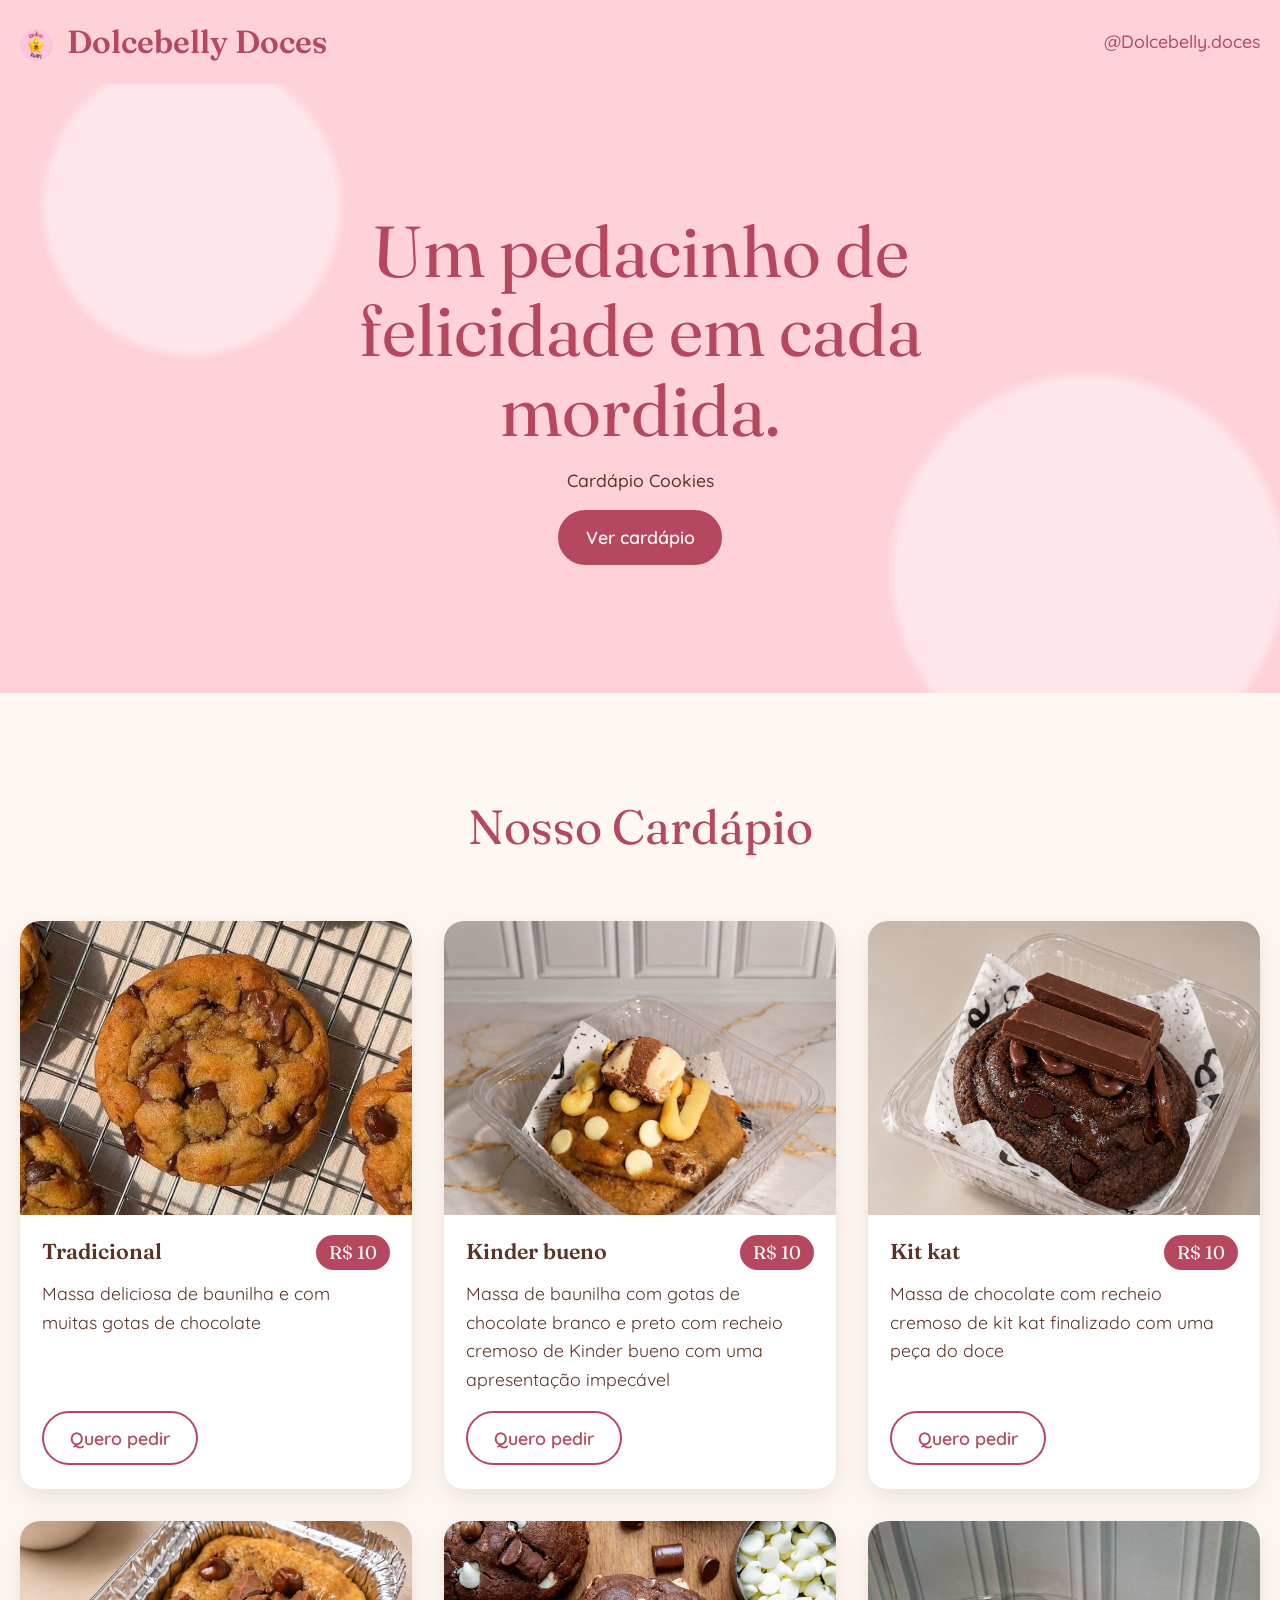
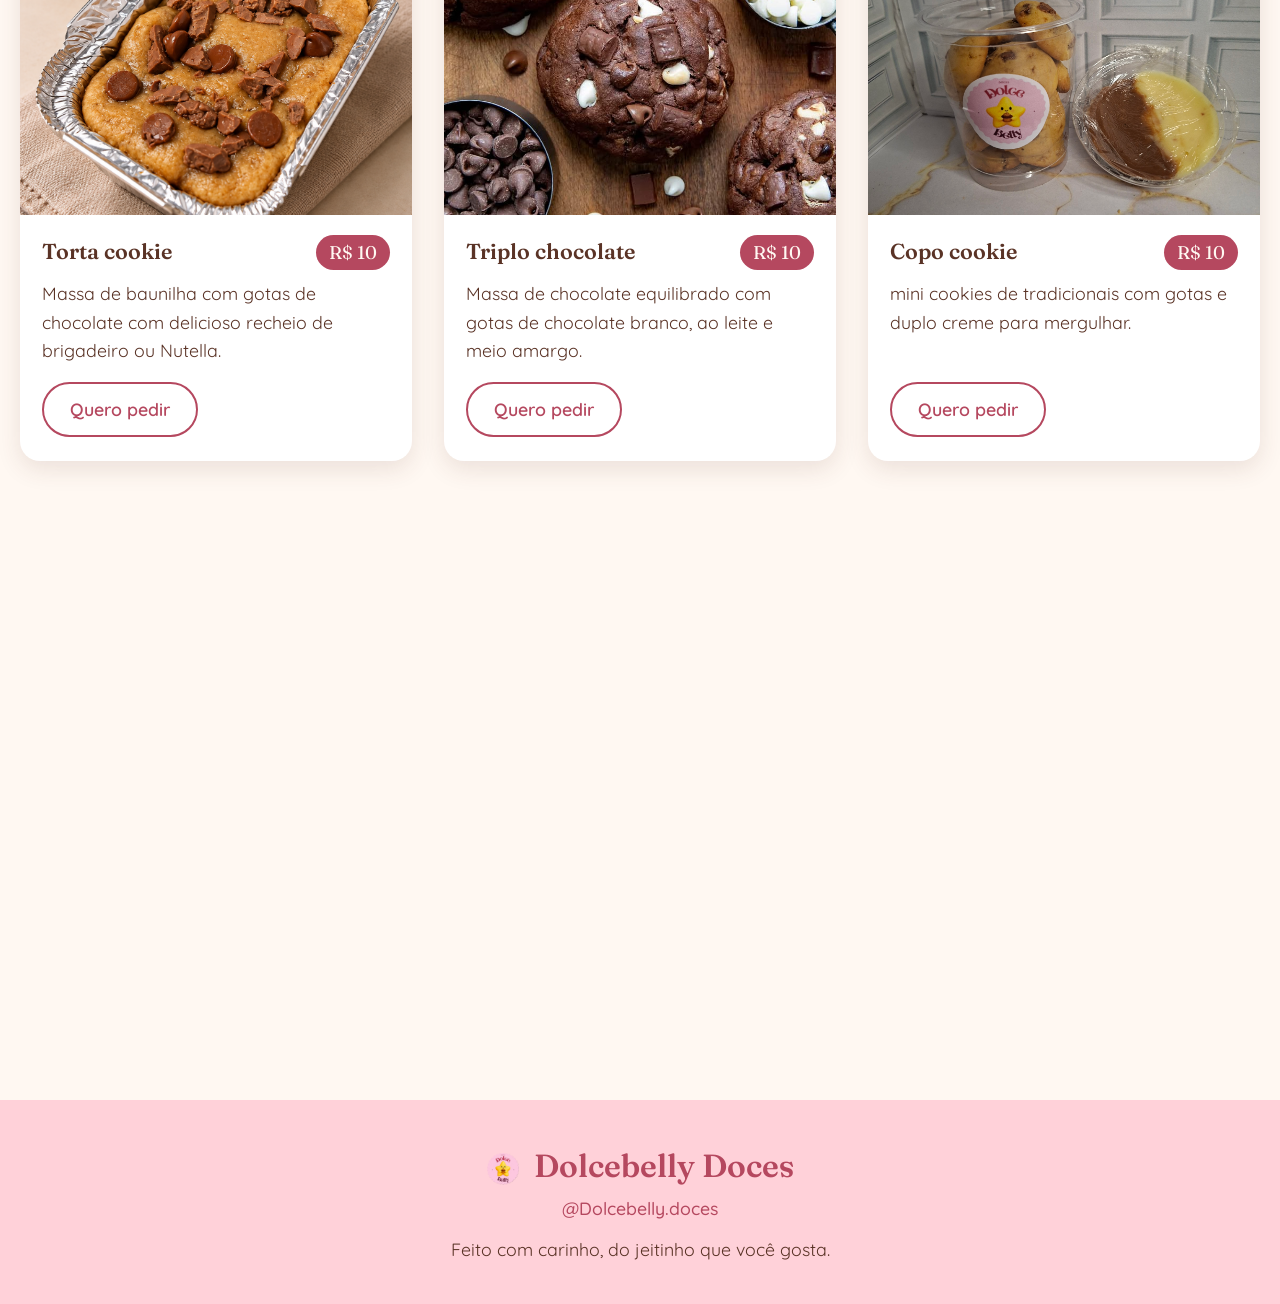
==== index.html @ 48501a1c "post" ====
<!DOCTYPE html>
<html lang="pt-BR">
<head>
  <meta charset="UTF-8">
  <meta name="viewport" content="width=device-width, initial-scale=1">
  <title>Dolcebelly Doces | Cardápio Cookies</title>
  <meta name="description" content="Cardápio de cookies da Dolcebelly Doces — @Dolcebelly.doces">
  <link rel="preconnect" href="https://fonts.googleapis.com">
  <link rel="preconnect" href="https://fonts.gstatic.com" crossorigin>
  <link rel="icon" href="img/estrelinha.png"">
  <link href="https://fonts.googleapis.com/css2?family=Fraunces:opsz,wght@9..144,400;9..144,600&family=Quicksand:wght@400;500;600&display=swap" rel="stylesheet">
  <link rel="stylesheet" href="css/style.css">
</head>
<body>
  <header class="site-header">
    <div class="container header-inner">
      <p class="brand"><img src="img/estrelinha.png" alt="" class="brand-star"> Dolcebelly Doces</p>
      <a class="handle" href="https://www.instagram.com/dolcebelly.doces" target="_blank" rel="noopener">@Dolcebelly.doces</a>
    </div>
  </header>

  <main>
    <section class="hero" aria-labelledby="hero-title">
      <div class="container hero-inner">
        <h1 id="hero-title">Um pedacinho de felicidade em cada mordida.</h1>
        <p class="hero-sub">Cardápio Cookies</p>
        <a class="btn btn-solid" href="#cardapio">Ver cardápio</a>
      </div>
    </section>

    <section class="menu" id="cardapio" aria-labelledby="menu-title">
      <div class="container">
        <h2 id="menu-title">Nosso Cardápio</h2>
        <div class="grid" id="menu-grid"></div>
      </div>
    </section>
  </main>

  <footer class="site-footer">
    <div class="container">
      <p class="brand"><img src="img/estrelinha.png" alt="" class="brand-star"> Dolcebelly Doces</p>
      <a class="handle" href="https://www.instagram.com/dolcebelly.doces" target="_blank" rel="noopener">@Dolcebelly.doces</a>
      <p class="footer-note">Feito com carinho, do jeitinho que você gosta.</p>
    </div>
  </footer>

  <script src="js/script.js"></script>
</body>
</html>
---- css/style.css ----
:root {
  --pink: #ffd1d9;
  --pink-soft: #ffe6ea;
  --cream: #fff8f2;
  --berry: #b5485f;
  --choco: #5a3326;
  --beige: #f3dfcf;
  --radius: 1.25rem;
  --shadow: 0 .5rem 1.5rem rgba(90, 51, 38, .12);
}
*, *::before, *::after { box-sizing: border-box; margin: 0; }
html { scroll-behavior: smooth; }
body {
  font-family: "Quicksand", system-ui, sans-serif;
  background: var(--cream);
  color: var(--choco);
  line-height: 1.6;
  font-size: clamp(1rem, .95rem + .2vw, 1.125rem);
}
h1, h2, h3, .brand, .price { font-family: "Fraunces", Georgia, serif; }
a { color: inherit; }
:focus-visible { outline: .18rem solid var(--berry); outline-offset: .2rem; }
.container { width: min(100% - 2.5rem, 78rem); margin-inline: auto; }

/* Header */
.site-header { background: var(--pink); padding-block: 1rem; border-bottom: 1px solid var(--beige); }
.header-inner { display: flex; flex-direction: column; align-items: center; gap: .1rem; text-align: center; }
.brand { font-size: clamp(1.4rem, 1.1rem + 1.2vw, 2rem); color: var(--berry); font-weight: 600; }
.handle { color: var(--berry); text-decoration: none; font-weight: 500; }
.handle:hover { text-decoration: underline; }
@media (min-width: 40rem) {
  .header-inner { flex-direction: row; justify-content: space-between; }
}

/* Hero */
.hero {
  background:
    radial-gradient(circle at 15% 20%, var(--pink-soft) 0 12%, transparent 13%),
    radial-gradient(circle at 85% 80%, var(--pink-soft) 0 16%, transparent 17%),
    var(--pink);
  padding-block: clamp(3.5rem, 10vw, 8rem);
  text-align: center;
}
.hero-inner { max-width: 48rem; display: flex; flex-direction: column; align-items: center; gap: 1rem; }
.hero h1 { font-size: clamp(2.2rem, 1.2rem + 4.5vw, 4.5rem); line-height: 1.1; color: var(--berry); font-weight: 400; }
.hero-sub { font-size: 1.1rem; font-weight: 500; }
.hero-inner > * { animation: rise .8s ease both; }
.hero-inner > :nth-child(2) { animation-delay: .15s; }
.hero-inner > :nth-child(3) { animation-delay: .3s; }

/* Buttons */
.btn {
  display: inline-block; border: 2px solid var(--berry); border-radius: 999px;
  padding: .7rem 1.6rem; font: inherit; font-weight: 600; cursor: pointer; text-decoration: none;
  background: transparent; color: var(--berry);
  transition: background .25s, color .25s, transform .25s;
}
.btn:hover { background: var(--berry); color: var(--cream); transform: translateY(-2px); }
.btn-solid { background: var(--berry); color: var(--cream); }
.btn-solid:hover { background: var(--choco); border-color: var(--choco); }

/* Menu */
.menu { padding-block: clamp(3rem, 8vw, 6rem); }
.menu h2 { text-align: center; font-size: clamp(1.8rem, 1.2rem + 2.5vw, 3rem); color: var(--berry); font-weight: 400; margin-bottom: clamp(2rem, 5vw, 3.5rem); }
.grid { display: grid; gap: clamp(1.25rem, 2.5vw, 2rem); grid-template-columns: 1fr; }
@media (min-width: 40rem) { .grid { grid-template-columns: repeat(2, 1fr); } }
@media (min-width: 64rem) { .grid { grid-template-columns: repeat(3, 1fr); } }
@media (min-width: 100rem) { .grid { grid-template-columns: repeat(4, 1fr); } .container { width: min(100% - 4rem, 100rem); } }

.card {
  display: flex; flex-direction: column; background: #fff; border-radius: var(--radius);
  overflow: hidden; box-shadow: var(--shadow);
  opacity: 0; transform: translateY(1.2rem);
  transition: opacity .6s ease, transform .6s ease, box-shadow .3s;
}
.card.visible { opacity: 1; transform: none; }
@media (hover: hover) {
  .card.visible:hover { transform: translateY(-.4rem); box-shadow: 0 1rem 2rem rgba(90, 51, 38, .18); }
  .card:hover .card-img img { transform: scale(1.05); }
}
.card-img { position: relative; aspect-ratio: 4 / 3; background: var(--pink-soft); overflow: hidden; }
.card-img img { width: 100%; height: 100%; object-fit: cover; display: block; transition: transform .5s ease; }
.card-img.placeholder img { display: none; }
.card-img.placeholder::after {
  content: "Foto do produto\A" attr(data-file); white-space: pre; text-align: center;
  position: absolute; inset: .9rem; display: grid; place-items: center;
  border: 2px dashed var(--berry); border-radius: .8rem; color: var(--berry); font-size: .9rem;
}
.card-body { display: flex; flex-direction: column; gap: .6rem; padding: 1.25rem 1.4rem 1.5rem; flex: 1; }
.card-head { display: flex; justify-content: space-between; align-items: baseline; gap: 1rem; }
.card h3 { font-size: 1.35rem; font-weight: 600; color: var(--choco); line-height: 1.2; }
.price { background: var(--berry); color: var(--cream); padding: .15rem .8rem; border-radius: 999px; font-size: 1.15rem; white-space: nowrap; }
.card p { flex: 1; }
.card .btn { align-self: flex-start; margin-top: .5rem; }

/* Footer */
.site-footer { background: var(--pink); text-align: center; padding-block: 2.5rem; }
.site-footer .container { display: grid; gap: .2rem; }
.footer-note { margin-top: .6rem; }

@keyframes rise { from { opacity: 0; transform: translateY(1rem); } to { opacity: 1; transform: none; } }
@media (prefers-reduced-motion: reduce) {
  *, *::before, *::after { animation: none !important; transition: none !important; scroll-behavior: auto !important; }
  .card { opacity: 1; transform: none; }
}

/* Estrelinha ao lado do nome da marca */
.brand-star {
  display: inline-block;
  height: 1em;
  width: auto;
  vertical-align: middle;
  margin-right: .25em;
  object-fit: contain;
}
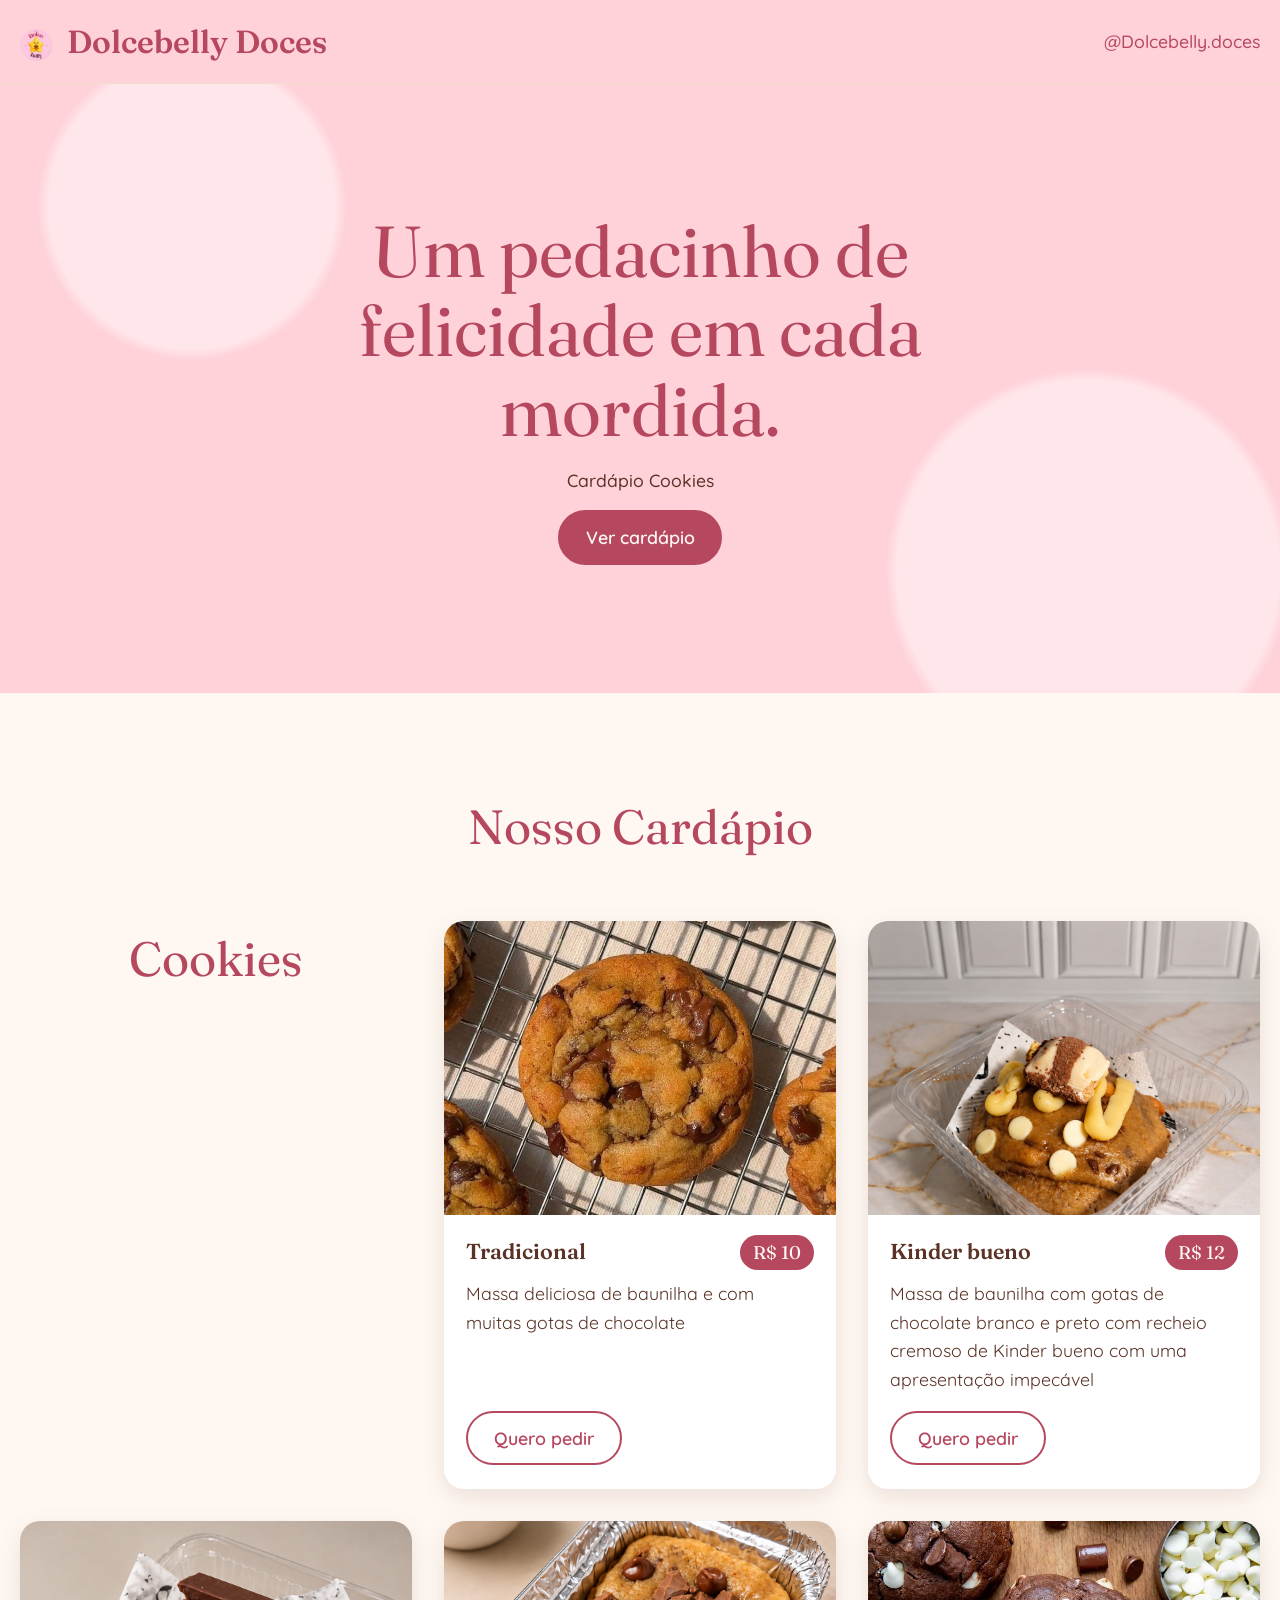
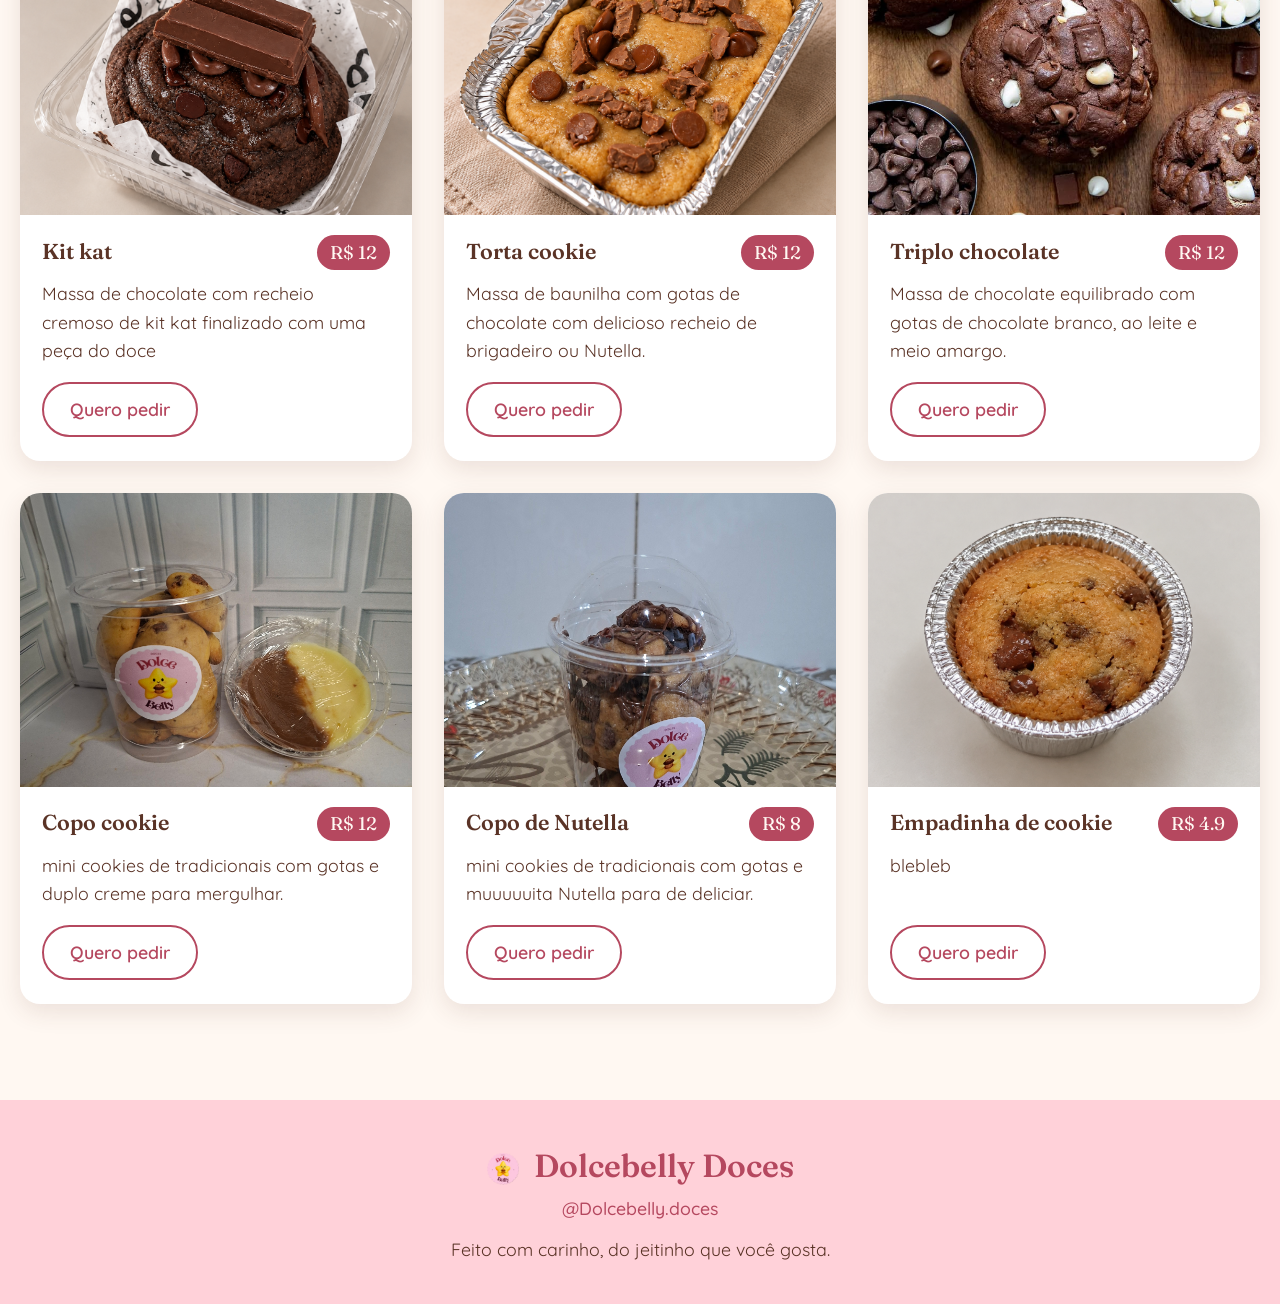
==== commit f4485d0d: "implementação de divisão de sessao" ====
--- a/index.html
+++ b/index.html
@@ -31,7 +31,9 @@
     <section class="menu" id="cardapio" aria-labelledby="menu-title">
       <div class="container">
         <h2 id="menu-title">Nosso Cardápio</h2>
-        <div class="grid" id="menu-grid"></div>
+        <div class="grid" id="menu-grid-cookies">
+          
+        </div>
       </div>
     </section>
   </main>
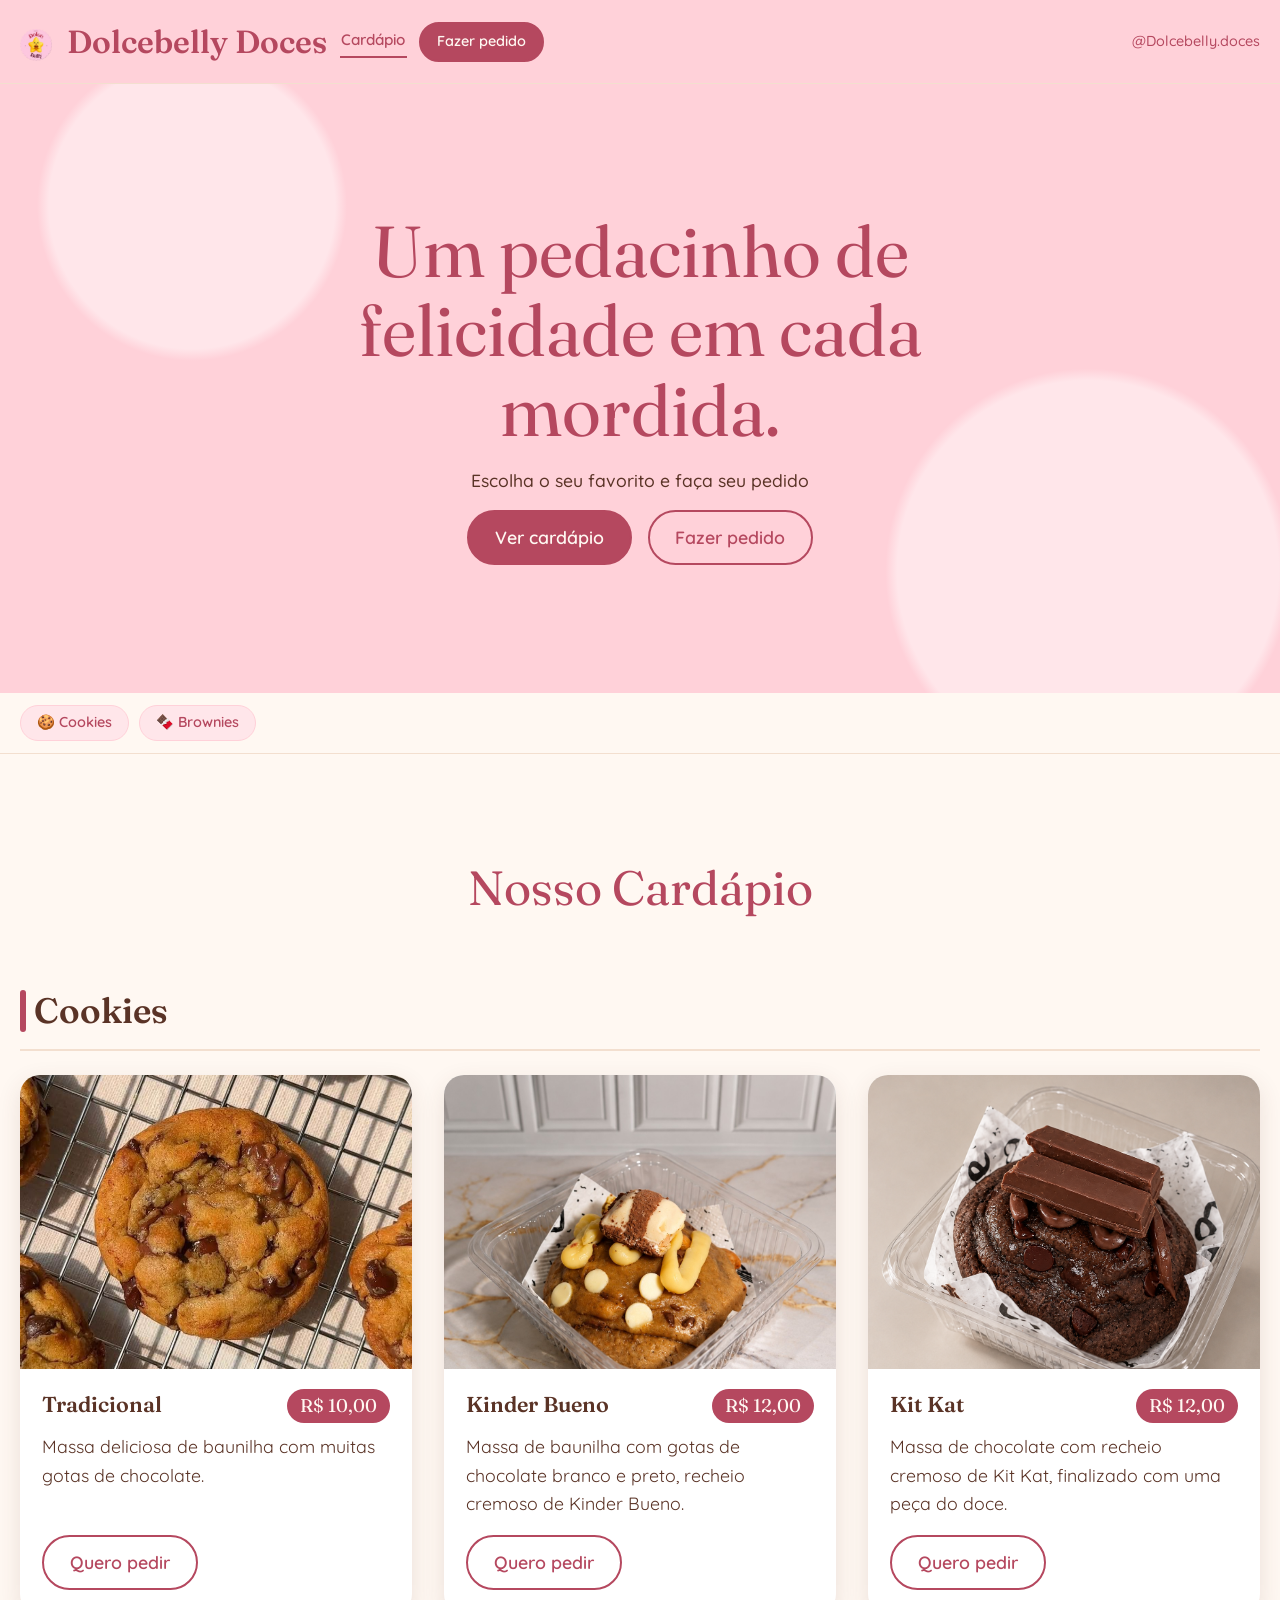
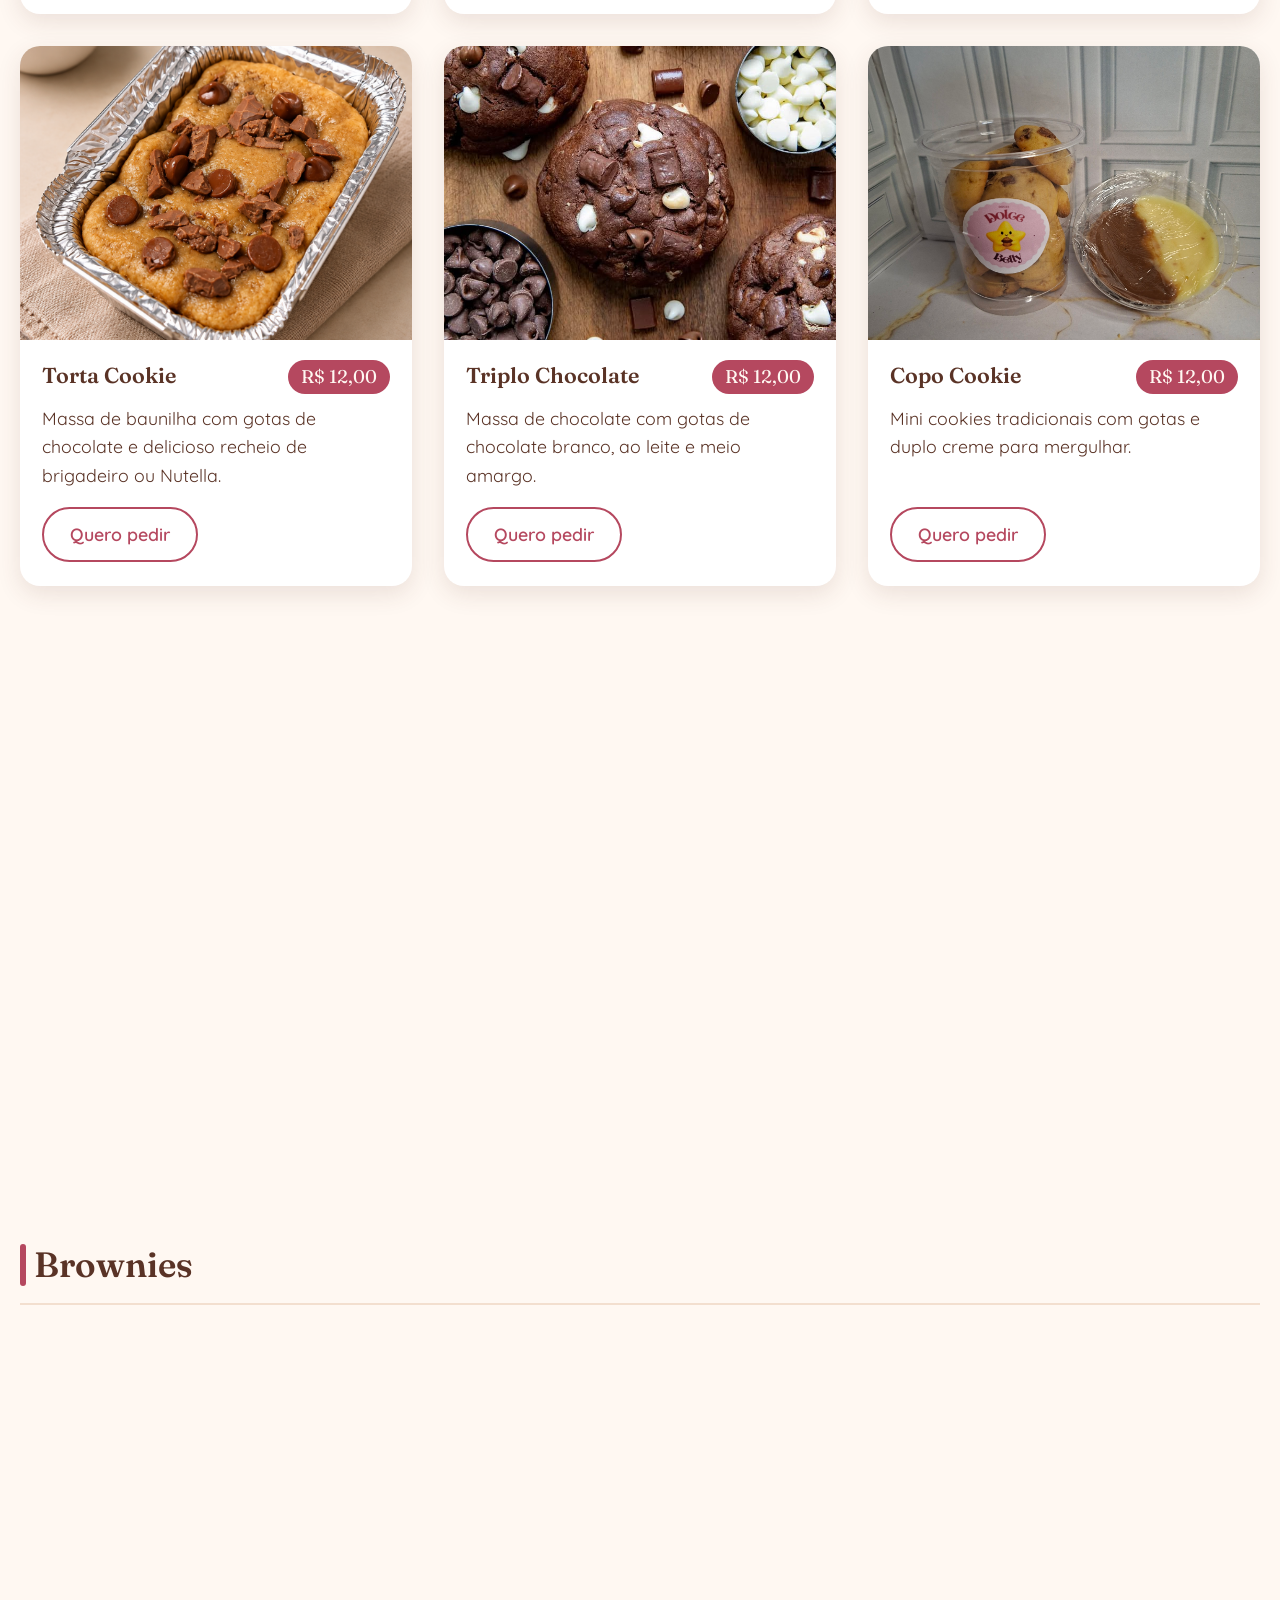
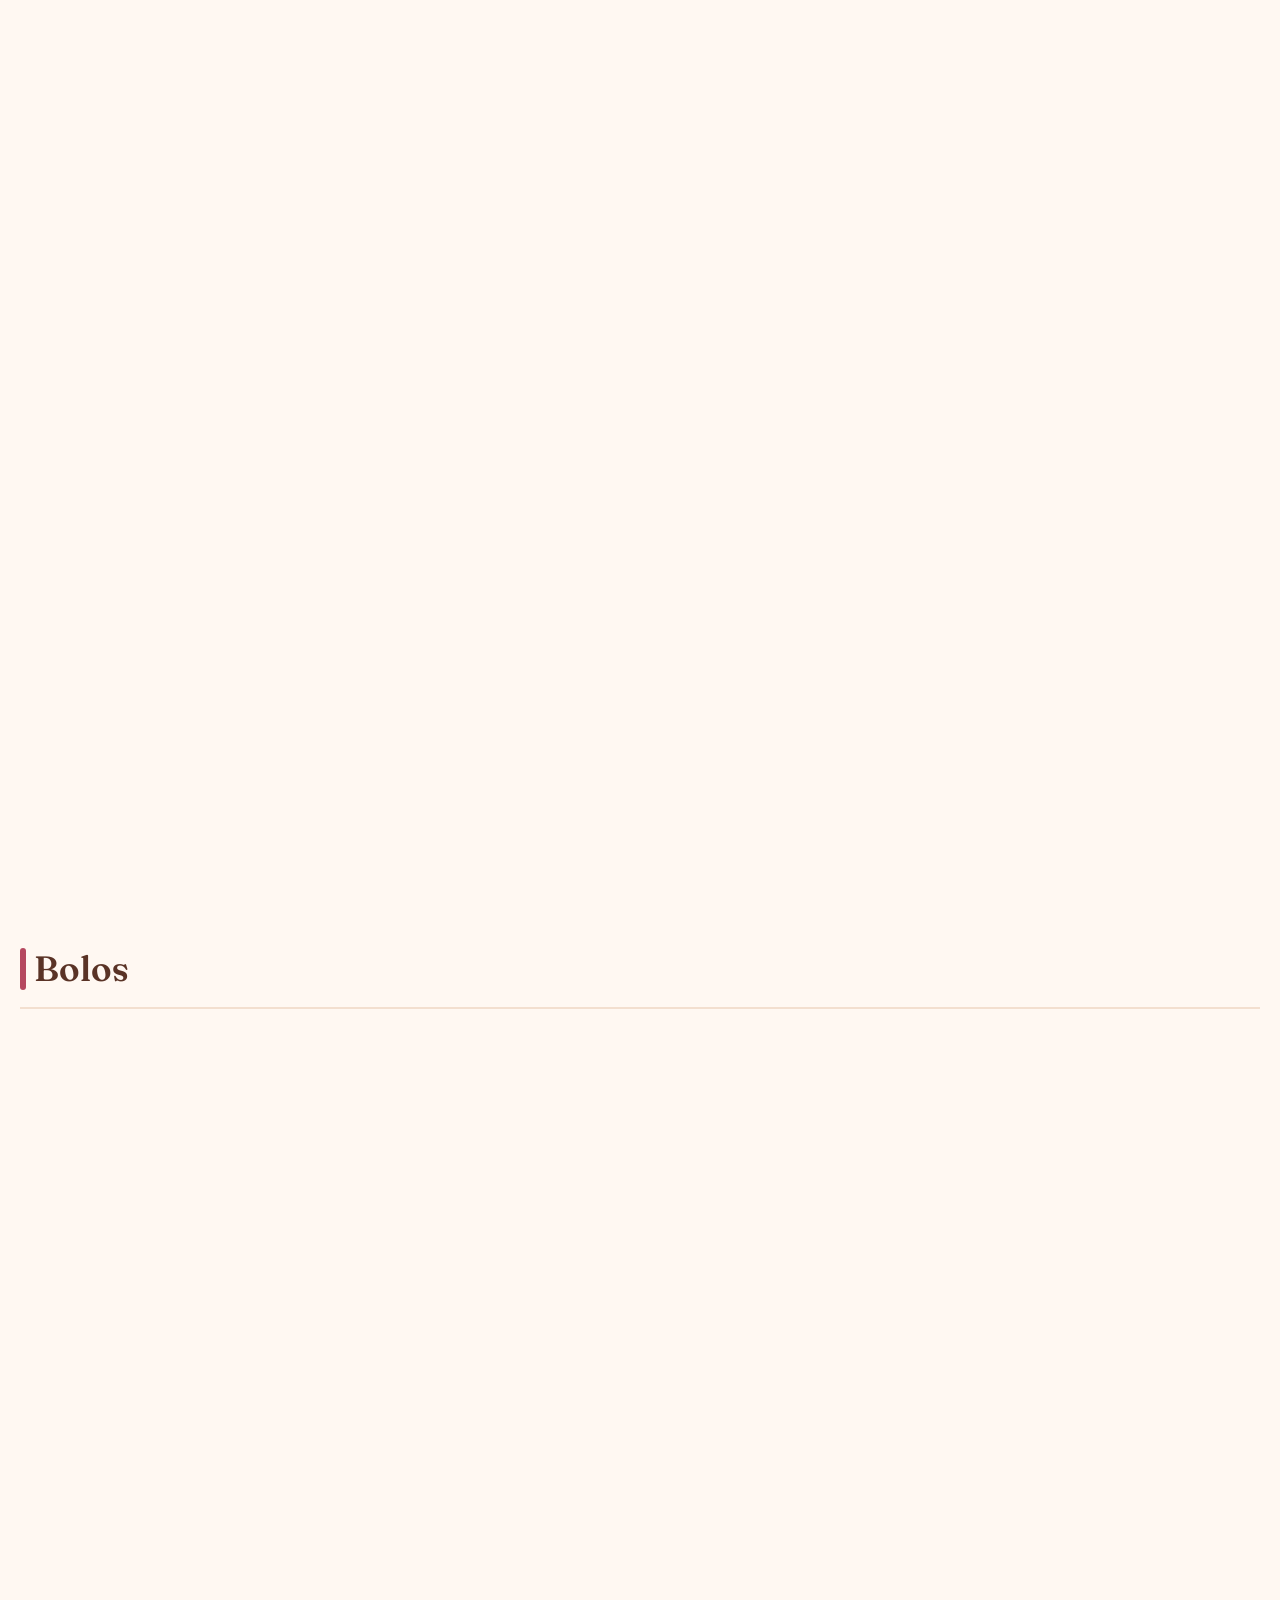
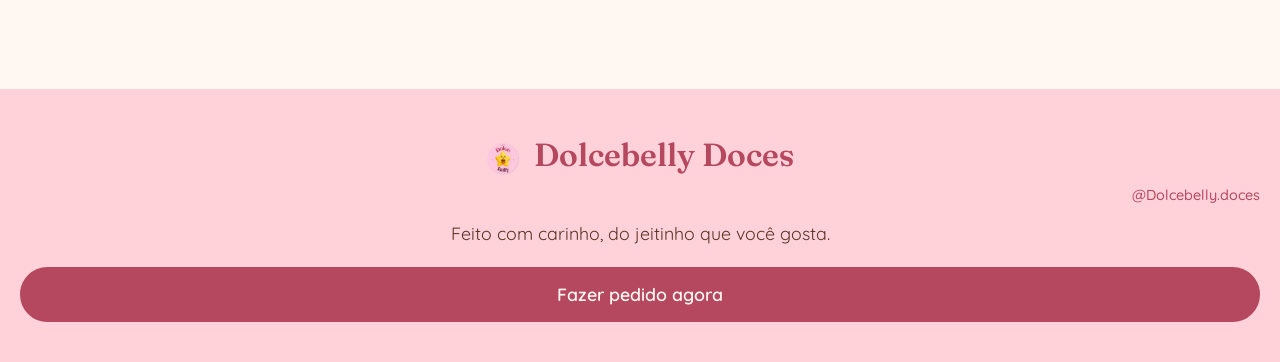
==== commit ca4843da: "implementação de divisão de sessao" ====
--- a/index.html
+++ b/index.html
@@ -3,37 +3,55 @@
 <head>
   <meta charset="UTF-8">
   <meta name="viewport" content="width=device-width, initial-scale=1">
-  <title>Dolcebelly Doces | Cardápio Cookies</title>
-  <meta name="description" content="Cardápio de cookies da Dolcebelly Doces — @Dolcebelly.doces">
+  <title>Dolcebelly Doces | Cardápio</title>
+  <meta name="description" content="Cardápio da Dolcebelly Doces — cookies, brownies e muito mais. @Dolcebelly.doces">
   <link rel="preconnect" href="https://fonts.googleapis.com">
   <link rel="preconnect" href="https://fonts.gstatic.com" crossorigin>
-  <link rel="icon" href="img/estrelinha.png"">
+  <link rel="icon" href="img/estrelinha.png">
   <link href="https://fonts.googleapis.com/css2?family=Fraunces:opsz,wght@9..144,400;9..144,600&family=Quicksand:wght@400;500;600&display=swap" rel="stylesheet">
   <link rel="stylesheet" href="css/style.css">
 </head>
 <body>
+
   <header class="site-header">
     <div class="container header-inner">
       <p class="brand"><img src="img/estrelinha.png" alt="" class="brand-star"> Dolcebelly Doces</p>
+      <nav class="header-nav" aria-label="Navegação principal">
+        <a href="index.html" class="nav-link active">Cardápio</a>
+        <a href="pedidos.html" class="nav-link btn btn-solid btn-sm">Fazer pedido</a>
+      </nav>
       <a class="handle" href="https://www.instagram.com/dolcebelly.doces" target="_blank" rel="noopener">@Dolcebelly.doces</a>
     </div>
   </header>
 
   <main>
+    <!-- Hero -->
     <section class="hero" aria-labelledby="hero-title">
       <div class="container hero-inner">
         <h1 id="hero-title">Um pedacinho de felicidade em cada mordida.</h1>
-        <p class="hero-sub">Cardápio Cookies</p>
-        <a class="btn btn-solid" href="#cardapio">Ver cardápio</a>
+        <p class="hero-sub">Escolha o seu favorito e faça seu pedido</p>
+        <div class="hero-actions">
+          <a class="btn btn-solid" href="#cardapio">Ver cardápio</a>
+          <a class="btn" href="pedidos.html">Fazer pedido</a>
+        </div>
       </div>
     </section>
 
+    <!-- Navegação rápida por categoria -->
+    <div class="category-nav" aria-label="Ir para categoria">
+      <div class="container">
+        <a href="#sec-cookies" class="category-pill">🍪 Cookies</a>
+        <a href="#sec-brownies" class="category-pill">🍫 Brownies</a>
+      </div>
+    </div>
+
+    <!-- Cardápio -->
     <section class="menu" id="cardapio" aria-labelledby="menu-title">
       <div class="container">
         <h2 id="menu-title">Nosso Cardápio</h2>
-        <div class="grid" id="menu-grid-cookies">
-          
-        </div>
+
+        <!-- As seções de categoria são injetadas aqui pelo script.js -->
+        <div id="menu-sections"></div>
       </div>
     </section>
   </main>
@@ -43,6 +61,7 @@
       <p class="brand"><img src="img/estrelinha.png" alt="" class="brand-star"> Dolcebelly Doces</p>
       <a class="handle" href="https://www.instagram.com/dolcebelly.doces" target="_blank" rel="noopener">@Dolcebelly.doces</a>
       <p class="footer-note">Feito com carinho, do jeitinho que você gosta.</p>
+      <a href="pedidos.html" class="btn btn-solid" style="margin-top:1rem">Fazer pedido agora</a>
     </div>
   </footer>
 
--- a/css/style.css
+++ b/css/style.css
@@ -1,13 +1,16 @@
+/* ─── TOKENS ──────────────────────────────────────────────────────────────── */
 :root {
-  --pink: #ffd1d9;
+  --pink:      #ffd1d9;
   --pink-soft: #ffe6ea;
-  --cream: #fff8f2;
-  --berry: #b5485f;
-  --choco: #5a3326;
-  --beige: #f3dfcf;
-  --radius: 1.25rem;
-  --shadow: 0 .5rem 1.5rem rgba(90, 51, 38, .12);
-}
+  --cream:     #fff8f2;
+  --berry:     #b5485f;
+  --choco:     #5a3326;
+  --beige:     #f3dfcf;
+  --radius:    1.25rem;
+  --shadow:    0 .5rem 1.5rem rgba(90, 51, 38, .12);
+}
+
+/* ─── RESET ───────────────────────────────────────────────────────────────── */
 *, *::before, *::after { box-sizing: border-box; margin: 0; }
 html { scroll-behavior: smooth; }
 body {
@@ -22,17 +25,86 @@
 :focus-visible { outline: .18rem solid var(--berry); outline-offset: .2rem; }
 .container { width: min(100% - 2.5rem, 78rem); margin-inline: auto; }
 
-/* Header */
-.site-header { background: var(--pink); padding-block: 1rem; border-bottom: 1px solid var(--beige); }
-.header-inner { display: flex; flex-direction: column; align-items: center; gap: .1rem; text-align: center; }
-.brand { font-size: clamp(1.4rem, 1.1rem + 1.2vw, 2rem); color: var(--berry); font-weight: 600; }
-.handle { color: var(--berry); text-decoration: none; font-weight: 500; }
+/* ─── HEADER ──────────────────────────────────────────────────────────────── */
+.site-header {
+  background: var(--pink);
+  padding-block: 1rem;
+  border-bottom: 1px solid var(--beige);
+  position: sticky;
+  top: 0;
+  z-index: 100;
+}
+.header-inner {
+  display: grid;
+  grid-template-columns: 1fr auto;
+  grid-template-rows: auto auto;
+  align-items: center;
+  gap: .4rem .8rem;
+}
+.brand {
+  font-size: clamp(1.4rem, 1.1rem + 1.2vw, 2rem);
+  color: var(--berry);
+  font-weight: 600;
+}
+.handle {
+  color: var(--berry);
+  text-decoration: none;
+  font-weight: 500;
+  font-size: .9rem;
+  grid-column: 1 / -1;
+  text-align: center;
+}
 .handle:hover { text-decoration: underline; }
+
+.header-nav {
+  display: flex;
+  align-items: center;
+  gap: .75rem;
+}
+.nav-link {
+  text-decoration: none;
+  font-weight: 600;
+  color: var(--berry);
+  font-size: .95rem;
+  padding: .2rem .1rem;
+  border-bottom: 2px solid transparent;
+  transition: border-color .2s;
+}
+.nav-link:hover { border-bottom-color: var(--berry); }
+.nav-link.active { border-bottom-color: var(--berry); }
+
 @media (min-width: 40rem) {
-  .header-inner { flex-direction: row; justify-content: space-between; }
-}
-
-/* Hero */
+  .header-inner {
+    grid-template-columns: auto 1fr auto;
+    grid-template-rows: 1fr;
+  }
+  .handle {
+    grid-column: auto;
+    text-align: right;
+  }
+}
+
+/* ─── BOTÕES ──────────────────────────────────────────────────────────────── */
+.btn {
+  display: inline-block;
+  border: 2px solid var(--berry);
+  border-radius: 999px;
+  padding: .7rem 1.6rem;
+  font: inherit;
+  font-weight: 600;
+  cursor: pointer;
+  text-decoration: none;
+  background: transparent;
+  color: var(--berry);
+  transition: background .25s, color .25s, transform .25s;
+}
+.btn:hover { background: var(--berry); color: var(--cream); transform: translateY(-2px); }
+.btn-solid  { background: var(--berry); color: var(--cream); }
+.btn-solid:hover { background: var(--choco); border-color: var(--choco); }
+.btn-sm  { padding: .4rem 1rem; font-size: .9rem; }
+.btn-full { width: 100%; text-align: center; }
+
+/* ─── HERO ────────────────────────────────────────────────────────────────── */
 .hero {
   background:
     radial-gradient(circle at 15% 20%, var(--pink-soft) 0 12%, transparent 13%),
@@ -41,44 +113,117 @@
   padding-block: clamp(3.5rem, 10vw, 8rem);
   text-align: center;
 }
-.hero-inner { max-width: 48rem; display: flex; flex-direction: column; align-items: center; gap: 1rem; }
-.hero h1 { font-size: clamp(2.2rem, 1.2rem + 4.5vw, 4.5rem); line-height: 1.1; color: var(--berry); font-weight: 400; }
+.hero-inner {
+  max-width: 48rem;
+  display: flex;
+  flex-direction: column;
+  align-items: center;
+  gap: 1rem;
+}
+.hero h1 {
+  font-size: clamp(2.2rem, 1.2rem + 4.5vw, 4.5rem);
+  line-height: 1.1;
+  color: var(--berry);
+  font-weight: 400;
+}
 .hero-sub { font-size: 1.1rem; font-weight: 500; }
+.hero-actions { display: flex; gap: 1rem; flex-wrap: wrap; justify-content: center; }
 .hero-inner > * { animation: rise .8s ease both; }
 .hero-inner > :nth-child(2) { animation-delay: .15s; }
 .hero-inner > :nth-child(3) { animation-delay: .3s; }
-
-/* Buttons */
-.btn {
-  display: inline-block; border: 2px solid var(--berry); border-radius: 999px;
-  padding: .7rem 1.6rem; font: inherit; font-weight: 600; cursor: pointer; text-decoration: none;
-  background: transparent; color: var(--berry);
-  transition: background .25s, color .25s, transform .25s;
-}
-.btn:hover { background: var(--berry); color: var(--cream); transform: translateY(-2px); }
-.btn-solid { background: var(--berry); color: var(--cream); }
-.btn-solid:hover { background: var(--choco); border-color: var(--choco); }
-
-/* Menu */
+.hero-inner > :nth-child(4) { animation-delay: .45s; }
+
+/* ─── NAVEGAÇÃO POR CATEGORIA ─────────────────────────────────────────────── */
+.category-nav {
+  background: var(--cream);
+  border-bottom: 1px solid var(--beige);
+  padding-block: .75rem;
+  position: sticky;
+  top: 64px;          /* altura do header sticky */
+  z-index: 90;
+}
+.category-nav .container {
+  display: flex;
+  gap: .6rem;
+  flex-wrap: wrap;
+}
+.category-pill {
+  display: inline-block;
+  text-decoration: none;
+  font-weight: 600;
+  font-size: .9rem;
+  color: var(--berry);
+  background: var(--pink-soft);
+  border: 1.5px solid var(--pink);
+  border-radius: 999px;
+  padding: .35rem 1rem;
+  transition: background .2s, color .2s, transform .2s;
+}
+.category-pill:hover {
+  background: var(--berry);
+  color: var(--cream);
+  border-color: var(--berry);
+  transform: translateY(-2px);
+}
+
+/* ─── SEÇÕES DE CATEGORIA NO CARDÁPIO ────────────────────────────────────── */
 .menu { padding-block: clamp(3rem, 8vw, 6rem); }
-.menu h2 { text-align: center; font-size: clamp(1.8rem, 1.2rem + 2.5vw, 3rem); color: var(--berry); font-weight: 400; margin-bottom: clamp(2rem, 5vw, 3.5rem); }
+.menu > .container > h2 {
+  text-align: center;
+  font-size: clamp(1.8rem, 1.2rem + 2.5vw, 3rem);
+  color: var(--berry);
+  font-weight: 400;
+  margin-bottom: clamp(2rem, 5vw, 3.5rem);
+}
+
+.product-section { margin-bottom: clamp(3rem, 7vw, 5rem); }
+.product-section:last-child { margin-bottom: 0; }
+
+.section-title {
+  font-size: clamp(1.4rem, 1rem + 1.8vw, 2.2rem);
+  color: var(--choco);
+  font-weight: 600;
+  font-family: "Fraunces", Georgia, serif;
+  margin-bottom: 1.5rem;
+  padding-bottom: .6rem;
+  border-bottom: 2px solid var(--beige);
+  display: flex;
+  align-items: center;
+  gap: .5rem;
+}
+.section-title::before {
+  content: "";
+  display: inline-block;
+  width: .4rem;
+  height: 1.2em;
+  background: var(--berry);
+  border-radius: 999px;
+  flex-shrink: 0;
+}
+
+/* ─── GRID DE CARDS ───────────────────────────────────────────────────────── */
 .grid { display: grid; gap: clamp(1.25rem, 2.5vw, 2rem); grid-template-columns: 1fr; }
 @media (min-width: 40rem) { .grid { grid-template-columns: repeat(2, 1fr); } }
 @media (min-width: 64rem) { .grid { grid-template-columns: repeat(3, 1fr); } }
-@media (min-width: 100rem) { .grid { grid-template-columns: repeat(4, 1fr); } .container { width: min(100% - 4rem, 100rem); } }
-
+@media (min-width: 100rem) {
+  .grid { grid-template-columns: repeat(4, 1fr); }
+  .container { width: min(100% - 4rem, 100rem); }
+}
+
+/* ─── CARDS ───────────────────────────────────────────────────────────────── */
 .card {
-  display: flex; flex-direction: column; background: #fff; border-radius: var(--radius);
+  display: flex; flex-direction: column;
+  background: #fff; border-radius: var(--radius);
   overflow: hidden; box-shadow: var(--shadow);
   opacity: 0; transform: translateY(1.2rem);
   transition: opacity .6s ease, transform .6s ease, box-shadow .3s;
 }
 .card.visible { opacity: 1; transform: none; }
 @media (hover: hover) {
-  .card.visible:hover { transform: translateY(-.4rem); box-shadow: 0 1rem 2rem rgba(90, 51, 38, .18); }
+  .card.visible:hover { transform: translateY(-.4rem); box-shadow: 0 1rem 2rem rgba(90,51,38,.18); }
   .card:hover .card-img img { transform: scale(1.05); }
 }
-.card-img { position: relative; aspect-ratio: 4 / 3; background: var(--pink-soft); overflow: hidden; }
+.card-img { position: relative; aspect-ratio: 4/3; background: var(--pink-soft); overflow: hidden; }
 .card-img img { width: 100%; height: 100%; object-fit: cover; display: block; transition: transform .5s ease; }
 .card-img.placeholder img { display: none; }
 .card-img.placeholder::after {
@@ -86,25 +231,113 @@
   position: absolute; inset: .9rem; display: grid; place-items: center;
   border: 2px dashed var(--berry); border-radius: .8rem; color: var(--berry); font-size: .9rem;
 }
-.card-body { display: flex; flex-direction: column; gap: .6rem; padding: 1.25rem 1.4rem 1.5rem; flex: 1; }
-.card-head { display: flex; justify-content: space-between; align-items: baseline; gap: 1rem; }
-.card h3 { font-size: 1.35rem; font-weight: 600; color: var(--choco); line-height: 1.2; }
-.price { background: var(--berry); color: var(--cream); padding: .15rem .8rem; border-radius: 999px; font-size: 1.15rem; white-space: nowrap; }
-.card p { flex: 1; }
-.card .btn { align-self: flex-start; margin-top: .5rem; }
-
-/* Footer */
+.card-body  { display: flex; flex-direction: column; gap: .6rem; padding: 1.25rem 1.4rem 1.5rem; flex: 1; }
+.card-head  { display: flex; justify-content: space-between; align-items: baseline; gap: 1rem; }
+.card h3    { font-size: 1.35rem; font-weight: 600; color: var(--choco); line-height: 1.2; }
+.price      { background: var(--berry); color: var(--cream); padding: .15rem .8rem; border-radius: 999px; font-size: 1.15rem; white-space: nowrap; }
+.card p     { flex: 1; }
+.card .btn  { align-self: flex-start; margin-top: .5rem; }
+
+/* ─── PÁGINA DE PEDIDOS (CTA simples) ────────────────────────────────────── */
+.order-cta {
+  padding-block: clamp(4rem, 10vw, 8rem);
+}
+.order-cta-inner {
+  display: flex;
+  flex-direction: column;
+  align-items: center;
+  gap: 3rem;
+  text-align: center;
+}
+.order-cta-text h1 {
+  font-size: clamp(2.2rem, 1.2rem + 4vw, 4rem);
+  color: var(--berry);
+  font-weight: 400;
+  margin-bottom: .75rem;
+}
+.order-cta-text p {
+  font-size: 1.1rem;
+  max-width: 44rem;
+  opacity: .85;
+}
+
+.order-cta-cards {
+  display: grid;
+  gap: 1.5rem;
+  width: 100%;
+  max-width: 52rem;
+  grid-template-columns: 1fr;
+}
+@media (min-width: 40rem) {
+  .order-cta-cards { grid-template-columns: 1fr 1fr; }
+}
+
+.cta-card {
+  background: #fff;
+  border-radius: var(--radius);
+  box-shadow: var(--shadow);
+  padding: 2rem 1.75rem;
+  display: flex;
+  flex-direction: column;
+  align-items: center;
+  gap: .9rem;
+  text-align: center;
+}
+.cta-icon {
+  font-size: 2.8rem;
+  line-height: 1;
+}
+.cta-card h2 {
+  font-size: 1.35rem;
+  color: var(--choco);
+  font-weight: 600;
+}
+.cta-card p {
+  font-size: .97rem;
+  opacity: .78;
+  flex: 1;
+}
+
+/* Botão WhatsApp */
+.btn-whatsapp {
+  display: inline-block;
+  border: 2px solid #25d366;
+  border-radius: 999px;
+  padding: .7rem 1.6rem;
+  font: inherit;
+  font-weight: 600;
+  cursor: pointer;
+  text-decoration: none;
+  background: #25d366;
+  color: #fff;
+  transition: background .25s, color .25s, transform .25s;
+  margin-top: .5rem;
+}
+.btn-whatsapp:hover { background: #1da851; border-color: #1da851; transform: translateY(-2px); }
+
+/* Botão iFood */
+.btn-ifood {
+  display: inline-block;
+  border: 2px solid #ea1d2c;
+  border-radius: 999px;
+  padding: .7rem 1.6rem;
+  font: inherit;
+  font-weight: 600;
+  cursor: pointer;
+  text-decoration: none;
+  background: #ea1d2c;
+  color: #fff;
+  transition: background .25s, color .25s, transform .25s;
+  margin-top: .5rem;
+}
+.btn-ifood:hover { background: #c41020; border-color: #c41020; transform: translateY(-2px); }
+
+/* ─── FOOTER ──────────────────────────────────────────────────────────────── */
 .site-footer { background: var(--pink); text-align: center; padding-block: 2.5rem; }
 .site-footer .container { display: grid; gap: .2rem; }
 .footer-note { margin-top: .6rem; }
 
-@keyframes rise { from { opacity: 0; transform: translateY(1rem); } to { opacity: 1; transform: none; } }
-@media (prefers-reduced-motion: reduce) {
-  *, *::before, *::after { animation: none !important; transition: none !important; scroll-behavior: auto !important; }
-  .card { opacity: 1; transform: none; }
-}
-
-/* Estrelinha ao lado do nome da marca */
+/* ─── ESTRELINHA ──────────────────────────────────────────────────────────── */
 .brand-star {
   display: inline-block;
   height: 1em;
@@ -113,3 +346,17 @@
   margin-right: .25em;
   object-fit: contain;
 }
+
+/* ─── ANIMAÇÕES ───────────────────────────────────────────────────────────── */
+@keyframes rise {
+  from { opacity: 0; transform: translateY(1rem); }
+  to   { opacity: 1; transform: none; }
+}
+@media (prefers-reduced-motion: reduce) {
+  *, *::before, *::after {
+    animation: none !important;
+    transition: none !important;
+    scroll-behavior: auto !important;
+  }
+  .card { opacity: 1; transform: none; }
+}
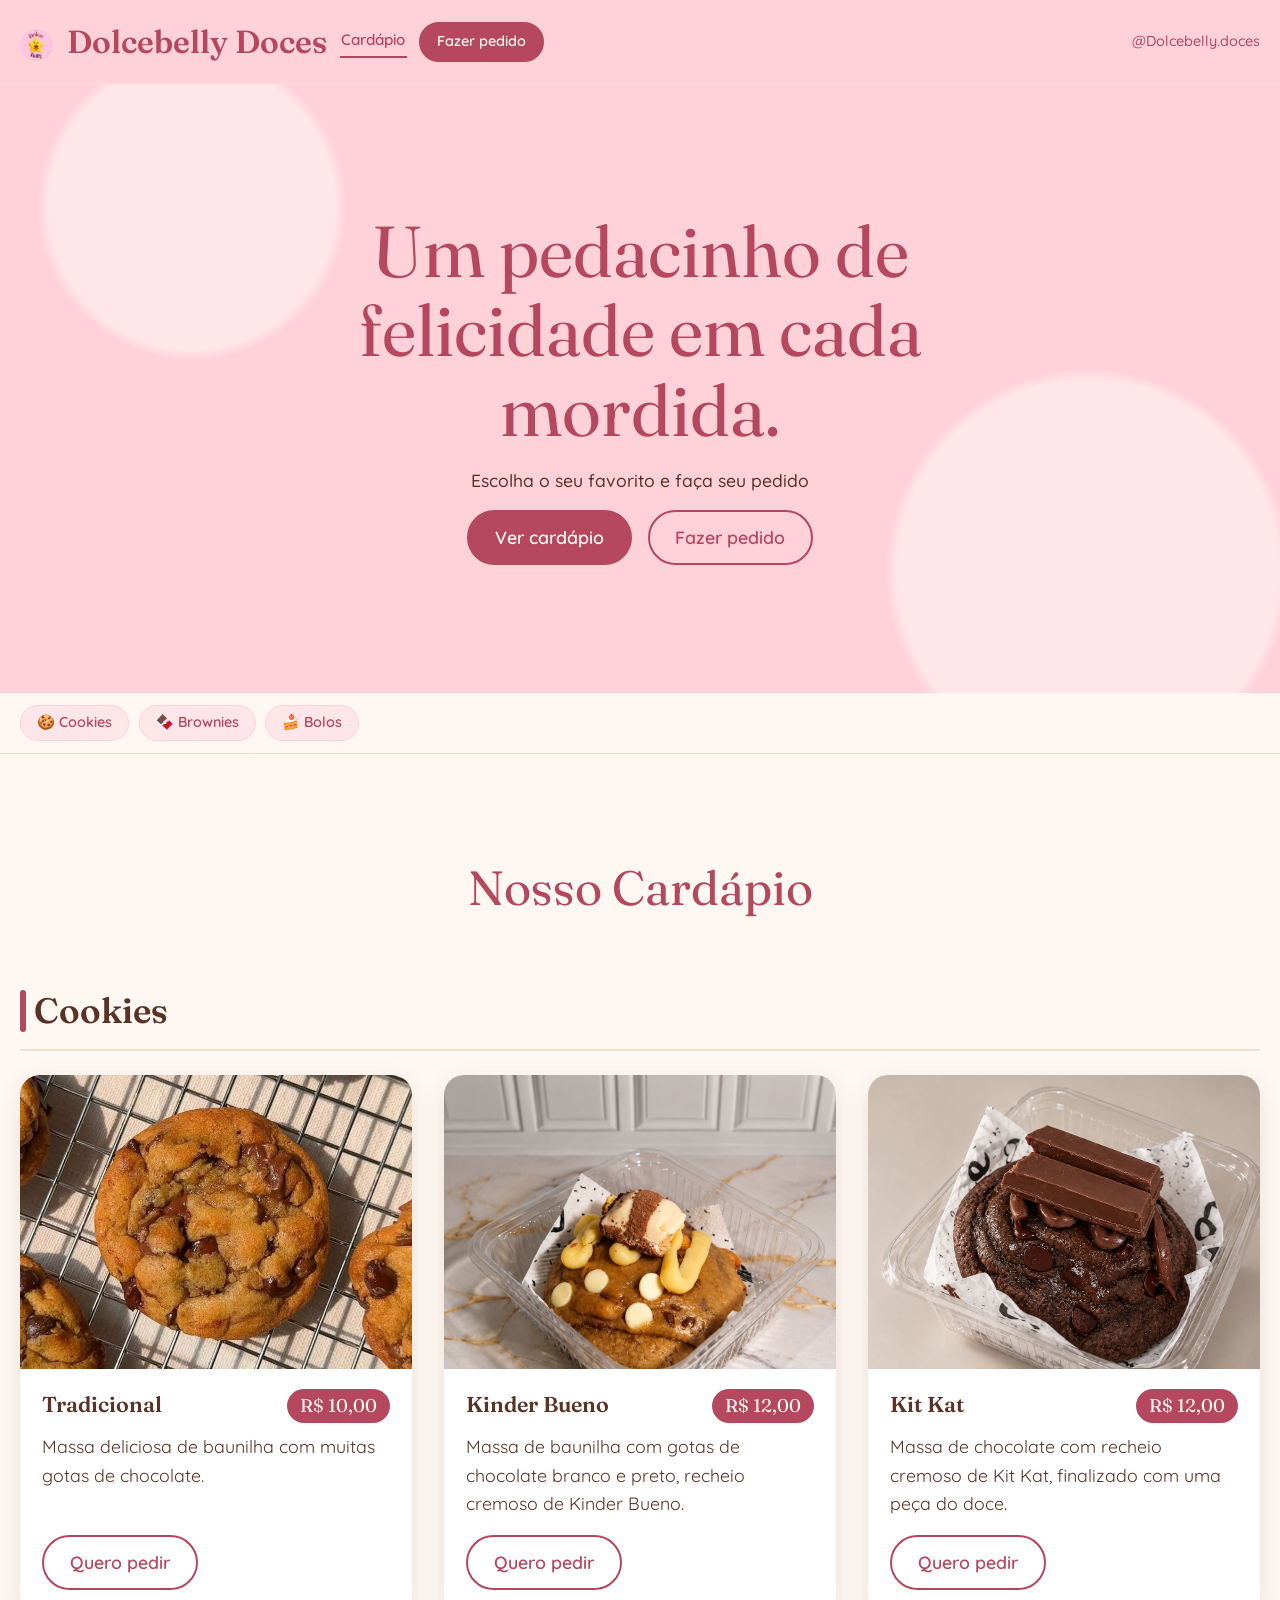
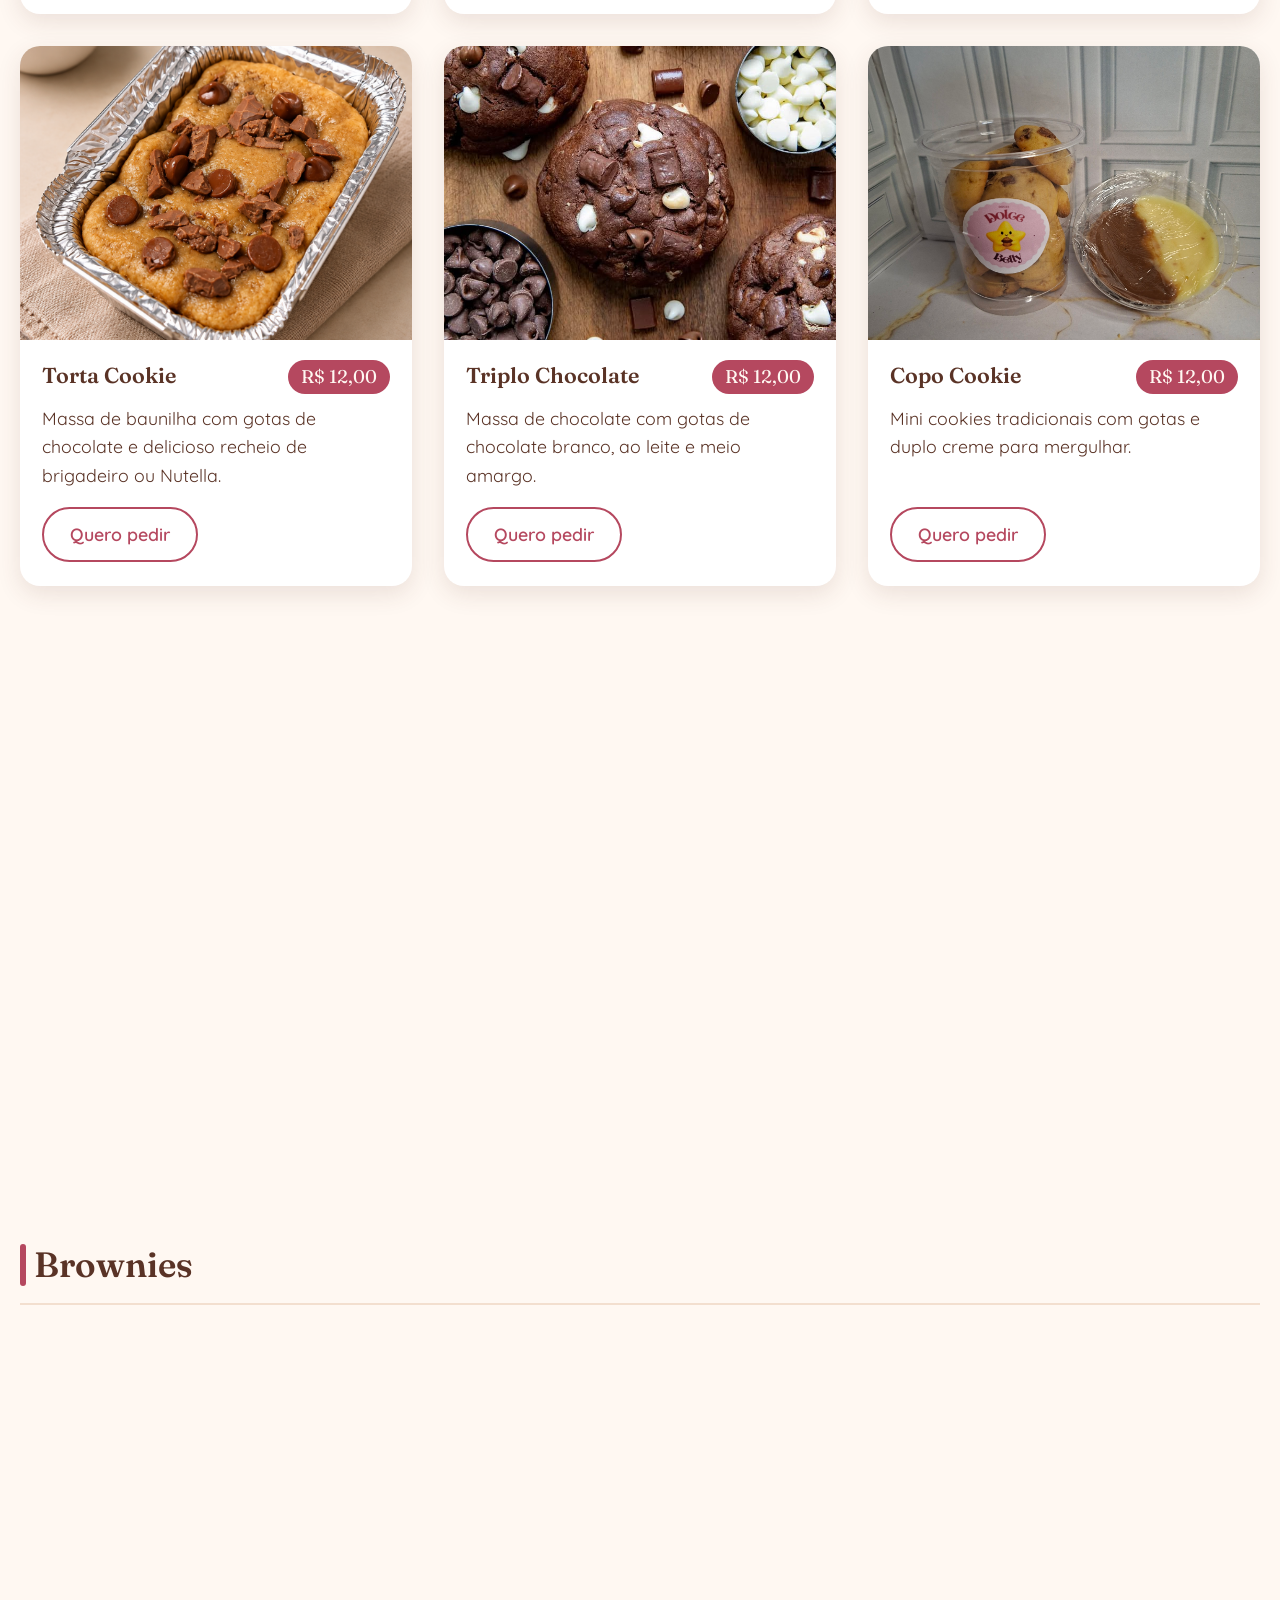
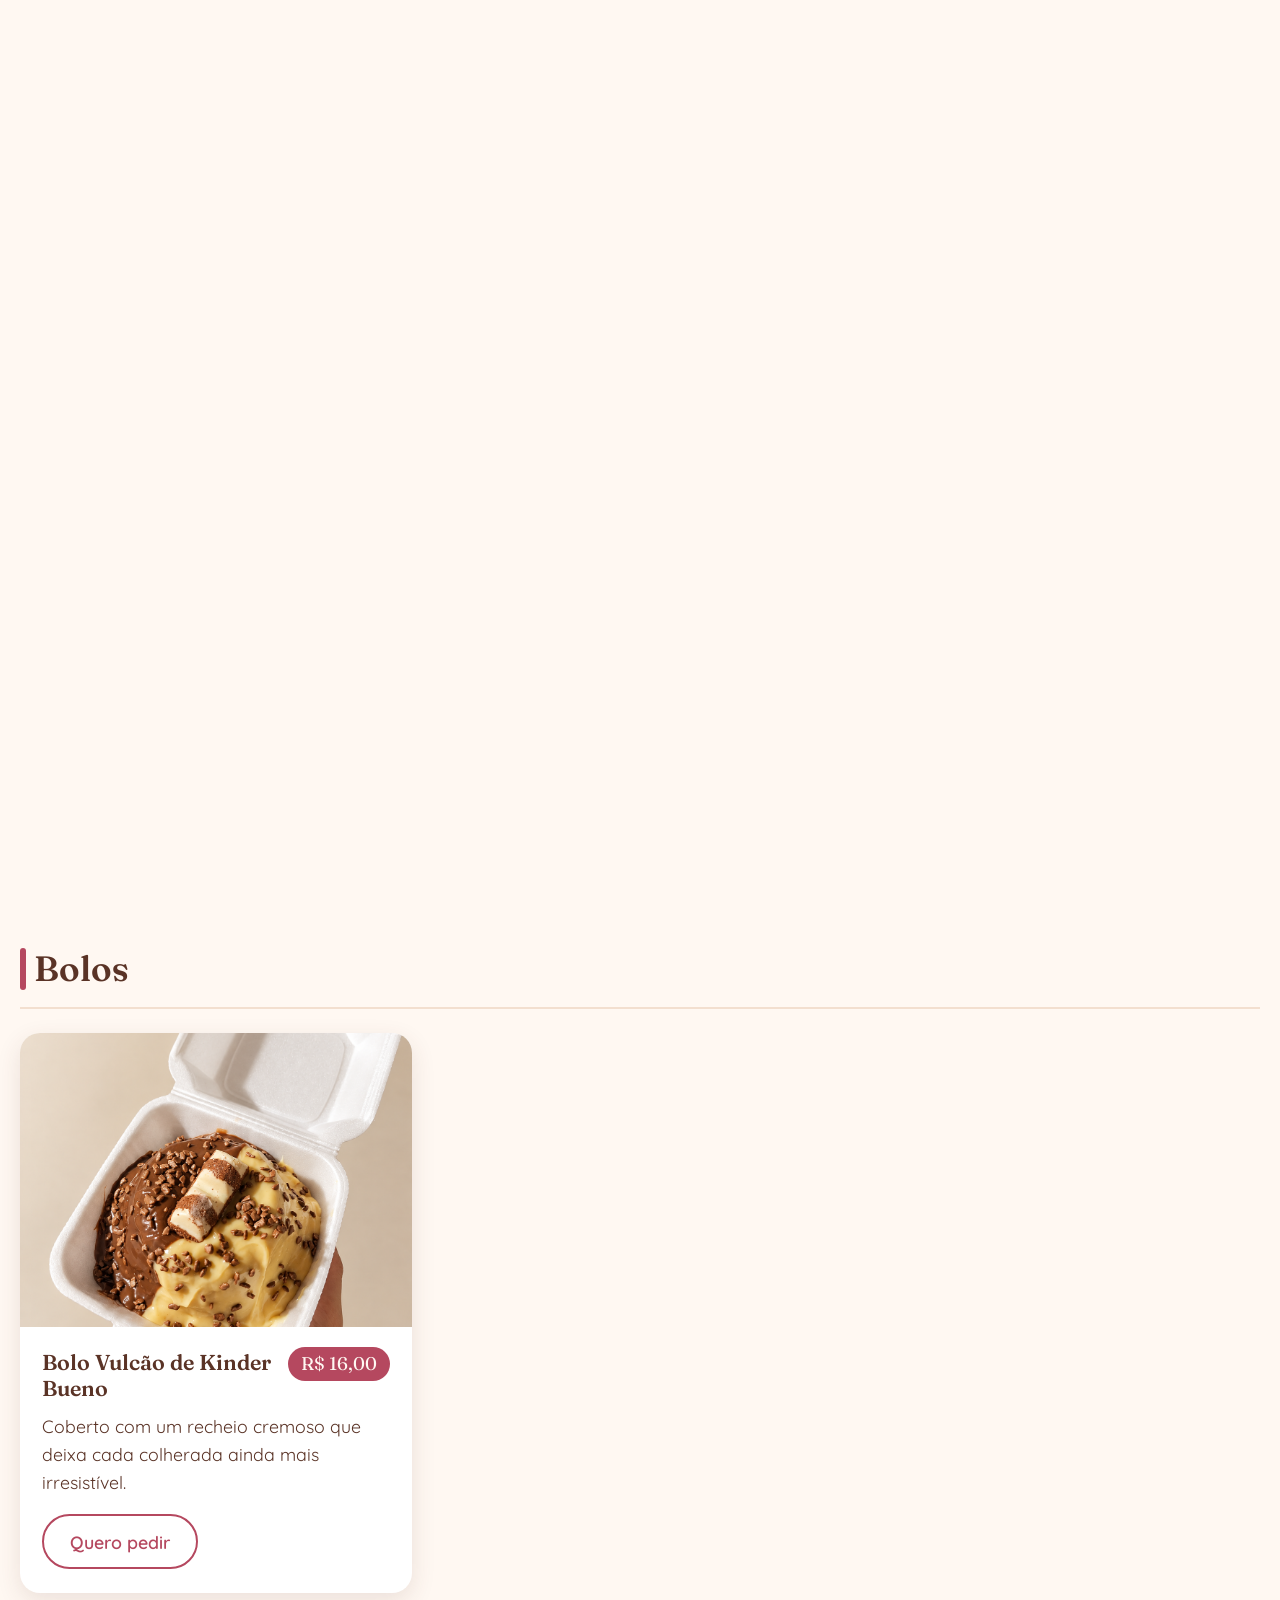
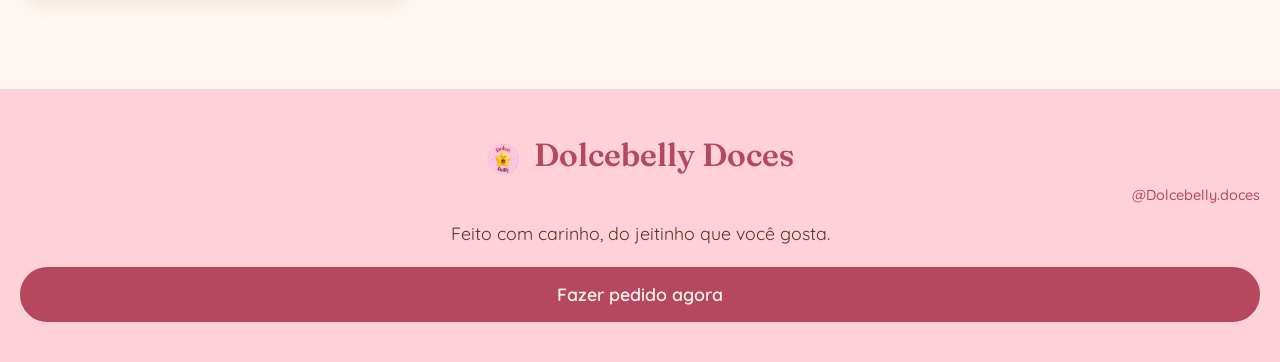
==== commit 2dbf6e7f: "colocando bolo" ====
--- a/index.html
+++ b/index.html
@@ -42,6 +42,8 @@
       <div class="container">
         <a href="#sec-cookies" class="category-pill">🍪 Cookies</a>
         <a href="#sec-brownies" class="category-pill">🍫 Brownies</a>
+        <a href="#sec-bolos" class="category-pill">🍰 Bolos</a>
+
       </div>
     </div>
 
